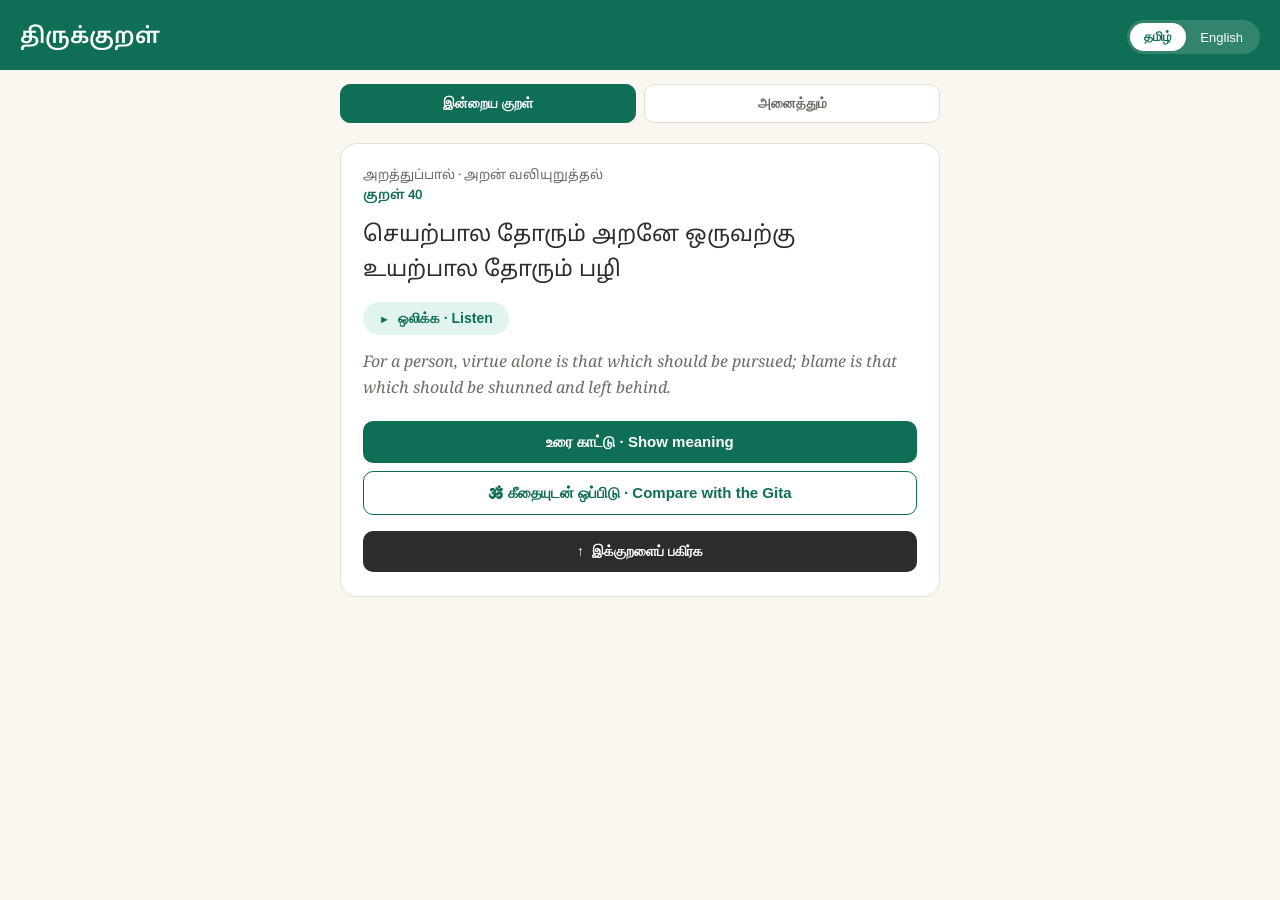
==== docs/index.html @ 9f198f15 "Improvements, Search, Grouping" ====
<!DOCTYPE html>
<html lang="ta">
<head>
<meta charset="UTF-8">
<meta name="viewport" content="width=device-width, initial-scale=1, viewport-fit=cover">
<meta name="theme-color" content="#0F6E56">
<title>திருக்குறள் | Thirukkural</title>
<link rel="manifest" href="manifest.json">
<link rel="apple-touch-icon" href="icons/icon-192.png">
<meta name="apple-mobile-web-app-capable" content="yes">
<meta name="apple-mobile-web-app-status-bar-style" content="black-translucent">
<link rel="preconnect" href="https://fonts.googleapis.com">
<link rel="preconnect" href="https://fonts.gstatic.com" crossorigin>
<link href="https://fonts.googleapis.com/css2?family=Noto+Sans+Tamil:wght@400;600&family=Noto+Serif:ital@0;1&display=swap" rel="stylesheet">
<link rel="stylesheet" href="styles.css">
</head>
<body>

<header class="top-bar">
  <h1>திருக்குறள்</h1>
  <div class="lang-toggle" role="group" aria-label="Language">
    <button id="btn-ta" class="lang-btn active" data-lang="ta">தமிழ்</button>
    <button id="btn-en" class="lang-btn" data-lang="en">English</button>
  </div>
</header>

<nav class="view-tabs" role="group" aria-label="View">
  <button id="tab-today" class="view-tab active">Today</button>
  <button id="tab-browse" class="view-tab">Browse All</button>
</nav>

<main id="app">
  <p class="loading" id="loading">Loading…</p>
</main>

<template id="kural-template">
  <section class="kural-card">
    <button class="back-btn" id="back-to-list" hidden>&larr; Back to list</button>
    <p class="adhikaram"><span data-field="paal"></span> &middot; <span data-field="adhikaram"></span></p>
    <p class="kural-number">குறள் <span data-field="id"></span></p>
    <pre class="kural-text" data-field="kural_ta"></pre>
    <button class="play-btn" id="play-kural" aria-label="Play kural audio">
      <span class="play-icon">&#9658;</span> <span id="play-label">ஒலிக்க · Listen</span>
    </button>
    <pre class="transliteration" data-field="kural_transliteration" hidden></pre>
    <p class="translation" data-field="translation_en"></p>

    <button class="reveal-btn" id="show-core">உரை காட்டு · Show meaning</button>

    <div class="urai-block" id="urai-core-block" hidden>
      <h3 id="urai-core-heading">தெளிவுரை</h3>
      <p data-field="urai_core"></p>
      <button class="reveal-btn secondary" id="show-full">முழு உரை · Full commentary</button>
    </div>

    <div class="urai-block full" id="urai-full-block" hidden>
      <h3 id="urai-full-heading">பரிமேலழகர் உரை</h3>
      <p data-field="urai_full"></p>
    </div>

    <button class="reveal-btn secondary gita-btn" id="show-gita">🕉 கீதையுடன் ஒப்பிடு · Compare with the Gita</button>

    <div class="gita-block" id="gita-block" hidden>
      <h3 id="gita-heading">Bhagavad Gita Parallel</h3>
      <p class="gita-ref" data-field="gita_ref"></p>
      <p class="gita-verse" data-field="gita_verse_translit"></p>
      <p class="gita-verse-en" data-field="gita_verse_en"></p>
      <p class="gita-note" data-field="gita_note"></p>
    </div>

    <button class="share-btn" id="share-kural">
      <span>&#8593;</span> <span id="share-label">Share this kural</span>
    </button>
  </section>
</template>

<template id="list-item-template">
  <button class="kural-list-item">
    <span class="list-item-number"></span>
    <span class="list-item-text"></span>
  </button>
</template>

<template id="adhikaram-group-template">
  <details class="adhikaram-group">
    <summary>
      <span class="adhikaram-group-title"></span>
      <span class="adhikaram-group-range"></span>
    </summary>
    <div class="adhikaram-group-items"></div>
  </details>
</template>

<script src="app.js"></script>
</body>
</html>
---- docs/styles.css ----
:root {
  --bg: #FAF7F0;
  --card: #FFFFFF;
  --ink: #2C2C2A;
  --muted: #6B6A63;
  --accent: #0F6E56;
  --accent-light: #E1F5EE;
  --border: #E4E0D4;
}

* { box-sizing: border-box; }

body {
  margin: 0;
  background: var(--bg);
  color: var(--ink);
  font-family: 'Noto Sans Tamil', system-ui, -apple-system, sans-serif;
  min-height: 100vh;
  padding-bottom: 40px;
}

.top-bar {
  display: flex;
  align-items: center;
  justify-content: space-between;
  padding: max(20px, env(safe-area-inset-top)) max(20px, env(safe-area-inset-right)) 16px max(20px, env(safe-area-inset-left));
  background: var(--accent);
  color: #fff;
}

.top-bar h1 {
  margin: 0;
  font-size: 22px;
  font-weight: 600;
}

.lang-toggle {
  display: flex;
  background: rgba(255,255,255,0.15);
  border-radius: 20px;
  padding: 3px;
}

.lang-btn {
  border: none;
  background: transparent;
  color: #fff;
  padding: 6px 14px;
  border-radius: 16px;
  font-size: 13px;
  cursor: pointer;
}

.lang-btn.active {
  background: #fff;
  color: var(--accent);
  font-weight: 600;
}

main {
  max-width: 640px;
  margin: 0 auto;
  padding: 20px;
}

.view-tabs {
  display: flex;
  max-width: 640px;
  margin: 0 auto;
  padding: 0 20px;
  gap: 8px;
  padding-top: 14px;
}

.view-tab {
  flex: 1;
  padding: 10px;
  border: 1px solid var(--border);
  background: var(--card);
  color: var(--muted);
  border-radius: 10px;
  font-size: 14px;
  font-weight: 600;
  cursor: pointer;
}

.view-tab.active {
  background: var(--accent);
  color: #fff;
  border-color: var(--accent);
}

.back-btn {
  background: none;
  border: none;
  color: var(--accent);
  font-size: 14px;
  font-weight: 600;
  padding: 0 0 14px;
  cursor: pointer;
}

.back-btn[hidden] {
  display: none;
}

.back-btn:not([hidden]) {
  display: block;
}

.search-wrap {
  margin-bottom: 16px;
}

.search-input {
  width: 100%;
  padding: 12px 16px;
  border: 1px solid var(--border);
  border-radius: 10px;
  font-size: 15px;
  font-family: 'Noto Sans Tamil', sans-serif;
  background: var(--card);
  color: var(--ink);
}

.search-input:focus {
  outline: none;
  border-color: var(--accent);
}

.kural-list {
  display: flex;
  flex-direction: column;
  gap: 10px;
}

.adhikaram-group {
  background: var(--card);
  border: 1px solid var(--border);
  border-radius: 12px;
  overflow: hidden;
}

.adhikaram-group summary {
  display: flex;
  align-items: center;
  padding: 14px 16px;
  cursor: pointer;
  font-family: 'Noto Sans Tamil', sans-serif;
  font-weight: 600;
  font-size: 15px;
  color: var(--ink);
  list-style: none;
}

.adhikaram-group-range {
  margin-left: auto;
  padding-left: 12px;
}

.adhikaram-group summary::-webkit-details-marker { display: none; }

.adhikaram-group summary::before {
  content: '\25B8';
  color: var(--accent);
  margin-right: 8px;
  font-size: 12px;
  transition: transform 0.15s;
}

.adhikaram-group[open] summary::before {
  transform: rotate(90deg);
}

.adhikaram-group-range {
  font-size: 12px;
  font-weight: 400;
  color: var(--muted);
}

.adhikaram-group-items {
  display: flex;
  flex-direction: column;
  gap: 8px;
  padding: 0 12px 12px;
}

.kural-list-item {
  display: flex;
  align-items: flex-start;
  gap: 12px;
  text-align: left;
  background: var(--card);
  border: 1px solid var(--border);
  border-radius: 12px;
  padding: 14px 16px;
  cursor: pointer;
  font-family: 'Noto Sans Tamil', sans-serif;
}

.list-item-number {
  flex-shrink: 0;
  background: var(--accent-light);
  color: var(--accent);
  font-weight: 600;
  font-size: 13px;
  border-radius: 8px;
  padding: 3px 8px;
  min-width: 24px;
  text-align: center;
}

.list-item-text {
  font-size: 15px;
  line-height: 1.5;
  color: var(--ink);
}

.loading {
  text-align: center;
  color: var(--muted);
  padding: 60px 0;
}

.kural-card {
  background: var(--card);
  border: 1px solid var(--border);
  border-radius: 16px;
  padding: 24px 22px;
}

@keyframes cardEnter {
  from { opacity: 0; transform: translateY(14px); }
  to { opacity: 1; transform: translateY(0); }
}

.card-enter {
  animation: cardEnter 0.45s ease-out;
}

.gita-btn {
  background: transparent;
  color: #B5651D;
  border: 1px solid #E8C39E;
  margin-top: 18px;
}

.gita-block {
  margin-top: 14px;
  padding: 16px;
  background: #FFF7EC;
  border: 1px solid #E8C39E;
  border-radius: 12px;
}

.gita-block h3 {
  margin: 0 0 8px;
  font-size: 14px;
  color: #B5651D;
}

.gita-ref {
  font-weight: 600;
  font-size: 14px;
  margin: 0 0 6px;
  color: var(--ink);
}

.gita-verse {
  font-style: italic;
  font-size: 15px;
  color: #8A4B14;
  margin: 0 0 6px;
}

.gita-verse-en {
  font-size: 14px;
  color: var(--muted);
  margin: 0 0 10px;
}

.gita-note {
  font-size: 14px;
  line-height: 1.6;
  margin: 0;
  border-top: 1px dashed #E8C39E;
  padding-top: 10px;
}

.share-btn {
  display: flex;
  align-items: center;
  justify-content: center;
  gap: 8px;
  width: 100%;
  margin-top: 16px;
  padding: 12px;
  background: var(--ink);
  color: #fff;
  border: none;
  border-radius: 10px;
  font-size: 14px;
  font-weight: 600;
  cursor: pointer;
}

.adhikaram {
  color: var(--muted);
  font-size: 13px;
  margin: 0 0 4px;
}

.kural-number {
  color: var(--accent);
  font-size: 13px;
  font-weight: 600;
  margin: 0 0 14px;
}

.kural-text {
  font-family: 'Noto Sans Tamil', sans-serif;
  font-size: 22px;
  line-height: 1.6;
  white-space: pre-wrap;
  margin: 0 0 14px;
}

.play-btn {
  display: inline-flex;
  align-items: center;
  gap: 8px;
  background: var(--accent-light);
  color: var(--accent);
  border: none;
  border-radius: 20px;
  padding: 8px 16px;
  font-size: 14px;
  font-weight: 600;
  cursor: pointer;
  margin-bottom: 14px;
}

.play-btn.playing {
  background: var(--accent);
  color: #fff;
}

.play-icon {
  font-size: 11px;
}

.transliteration {
  font-family: 'Noto Serif', serif;
  font-style: italic;
  font-size: 15px;
  color: var(--accent);
  white-space: pre-wrap;
  margin: 0 0 14px;
}

.translation {
  font-family: 'Noto Serif', serif;
  font-style: italic;
  color: var(--muted);
  font-size: 16px;
  line-height: 1.6;
  margin: 0 0 20px;
}

.reveal-btn {
  display: block;
  width: 100%;
  padding: 12px;
  border: none;
  border-radius: 10px;
  background: var(--accent);
  color: #fff;
  font-size: 15px;
  font-weight: 600;
  cursor: pointer;
  margin-top: 8px;
}

.reveal-btn.secondary {
  background: transparent;
  color: var(--accent);
  border: 1px solid var(--accent);
}

.urai-block {
  margin-top: 18px;
  padding-top: 16px;
  border-top: 1px solid var(--border);
}

.urai-block h3 {
  font-size: 14px;
  color: var(--accent);
  margin: 0 0 8px;
}

.urai-block p {
  font-size: 16px;
  line-height: 1.7;
  margin: 0;
}

/* English mode: hide Tamil-specific labels, show simpler layout */
body.lang-en .ta-only { display: none; }
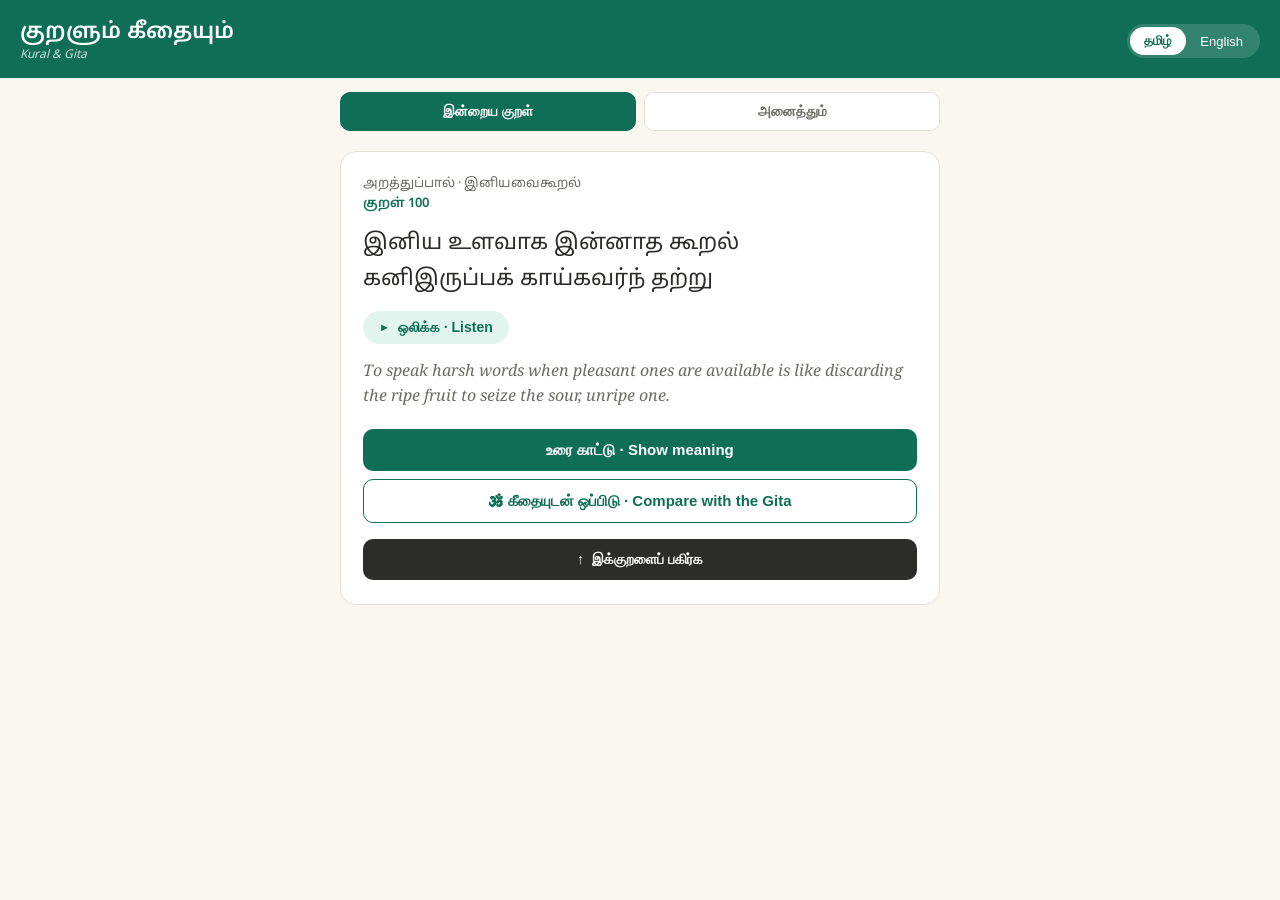
==== commit 7d878a2a: "Add Gita match badges, highlights, stats, rebrand to Kuralum Geethayum" ====
--- a/docs/index.html
+++ b/docs/index.html
@@ -4,11 +4,12 @@
 <meta charset="UTF-8">
 <meta name="viewport" content="width=device-width, initial-scale=1, viewport-fit=cover">
 <meta name="theme-color" content="#0F6E56">
-<title>திருக்குறள் | Thirukkural</title>
+<title>குறளும் கீதையும் | Kural & Gita</title>
 <link rel="manifest" href="manifest.json">
 <link rel="apple-touch-icon" href="icons/icon-192.png">
 <meta name="apple-mobile-web-app-capable" content="yes">
 <meta name="apple-mobile-web-app-status-bar-style" content="black-translucent">
+<meta name="apple-mobile-web-app-title" content="குறளும் கீதையும்">
 <link rel="preconnect" href="https://fonts.googleapis.com">
 <link rel="preconnect" href="https://fonts.gstatic.com" crossorigin>
 <link href="https://fonts.googleapis.com/css2?family=Noto+Sans+Tamil:wght@400;600&family=Noto+Serif:ital@0;1&display=swap" rel="stylesheet">
@@ -17,7 +18,10 @@
 <body>
 
 <header class="top-bar">
-  <h1>திருக்குறள்</h1>
+  <div class="brand">
+    <h1>குறளும் கீதையும்</h1>
+    <p class="tagline">Kural &amp; Gita</p>
+  </div>
   <div class="lang-toggle" role="group" aria-label="Language">
     <button id="btn-ta" class="lang-btn active" data-lang="ta">தமிழ்</button>
     <button id="btn-en" class="lang-btn" data-lang="en">English</button>
@@ -61,7 +65,10 @@
     <button class="reveal-btn secondary gita-btn" id="show-gita">🕉 கீதையுடன் ஒப்பிடு · Compare with the Gita</button>
 
     <div class="gita-block" id="gita-block" hidden>
-      <h3 id="gita-heading">Bhagavad Gita Parallel</h3>
+      <div class="gita-header-row">
+        <h3 id="gita-heading">Bhagavad Gita Parallel</h3>
+        <span class="match-badge" id="match-badge"></span>
+      </div>
       <p class="gita-ref" data-field="gita_ref"></p>
       <p class="gita-verse" data-field="gita_verse_translit"></p>
       <p class="gita-verse-en" data-field="gita_verse_en"></p>
--- a/docs/styles.css
+++ b/docs/styles.css
@@ -28,6 +28,20 @@
   color: #fff;
 }
 
+.brand h1 {
+  margin: 0;
+  font-size: 20px;
+  font-weight: 600;
+  line-height: 1.2;
+}
+
+.brand .tagline {
+  margin: 2px 0 0;
+  font-size: 12px;
+  opacity: 0.8;
+  font-style: italic;
+}
+
 .top-bar h1 {
   margin: 0;
   font-size: 22px;
@@ -110,6 +124,131 @@
 
 .search-wrap {
   margin-bottom: 16px;
+}
+
+.gita-header-row {
+  display: flex;
+  align-items: center;
+  justify-content: space-between;
+  margin-bottom: 8px;
+}
+
+.gita-header-row h3 { margin: 0; }
+
+.match-badge {
+  font-size: 11px;
+  font-weight: 600;
+  padding: 3px 10px;
+  border-radius: 20px;
+  white-space: nowrap;
+}
+
+.match-badge.direct {
+  background: #FFF0D6;
+  color: #8A4B14;
+  border: 1px solid #E8C39E;
+}
+
+.match-badge.close {
+  background: var(--accent-light);
+  color: var(--accent);
+  border: 1px solid #B9DFD2;
+}
+
+.match-badge.thematic {
+  background: #F1EFE8;
+  color: #5F5E5A;
+  border: 1px solid #D3D1C7;
+}
+
+.stats-bar {
+  display: flex;
+  flex-wrap: wrap;
+  gap: 8px;
+  margin-bottom: 16px;
+}
+
+.stat-pill {
+  flex: 1;
+  min-width: 78px;
+  background: var(--card);
+  border: 1px solid var(--border);
+  border-radius: 10px;
+  padding: 10px 8px;
+  text-align: center;
+}
+
+.stat-pill .stat-num {
+  display: block;
+  font-size: 18px;
+  font-weight: 600;
+  color: var(--accent);
+}
+
+.stat-pill .stat-label {
+  display: block;
+  font-size: 10px;
+  color: var(--muted);
+  margin-top: 2px;
+}
+
+.highlights-group {
+  background: #FFF7EC;
+  border: 1px solid #E8C39E;
+  border-radius: 12px;
+  overflow: hidden;
+  margin-bottom: 16px;
+}
+
+.highlights-group summary {
+  display: flex;
+  align-items: center;
+  padding: 14px 16px;
+  cursor: pointer;
+  font-weight: 600;
+  font-size: 14px;
+  color: #8A4B14;
+  list-style: none;
+}
+
+.highlights-group summary::-webkit-details-marker { display: none; }
+
+.highlights-group summary::before {
+  content: '\2728';
+  margin-right: 8px;
+  font-size: 13px;
+}
+
+.highlights-items {
+  display: flex;
+  flex-direction: column;
+  gap: 8px;
+  padding: 0 12px 12px;
+}
+
+.highlight-item {
+  display: flex;
+  align-items: center;
+  gap: 10px;
+  text-align: left;
+  background: #fff;
+  border: 1px solid #E8C39E;
+  border-radius: 10px;
+  padding: 10px 14px;
+  cursor: pointer;
+  font-family: 'Noto Sans Tamil', sans-serif;
+  font-size: 13px;
+  color: var(--ink);
+}
+
+.highlight-item .hl-num {
+  flex-shrink: 0;
+  background: #FFF0D6;
+  color: #8A4B14;
+  font-weight: 600;
+  font-size: 12px;
+  border-radius: 8px;
+  padding: 3px 7px;
 }
 
 .search-input {
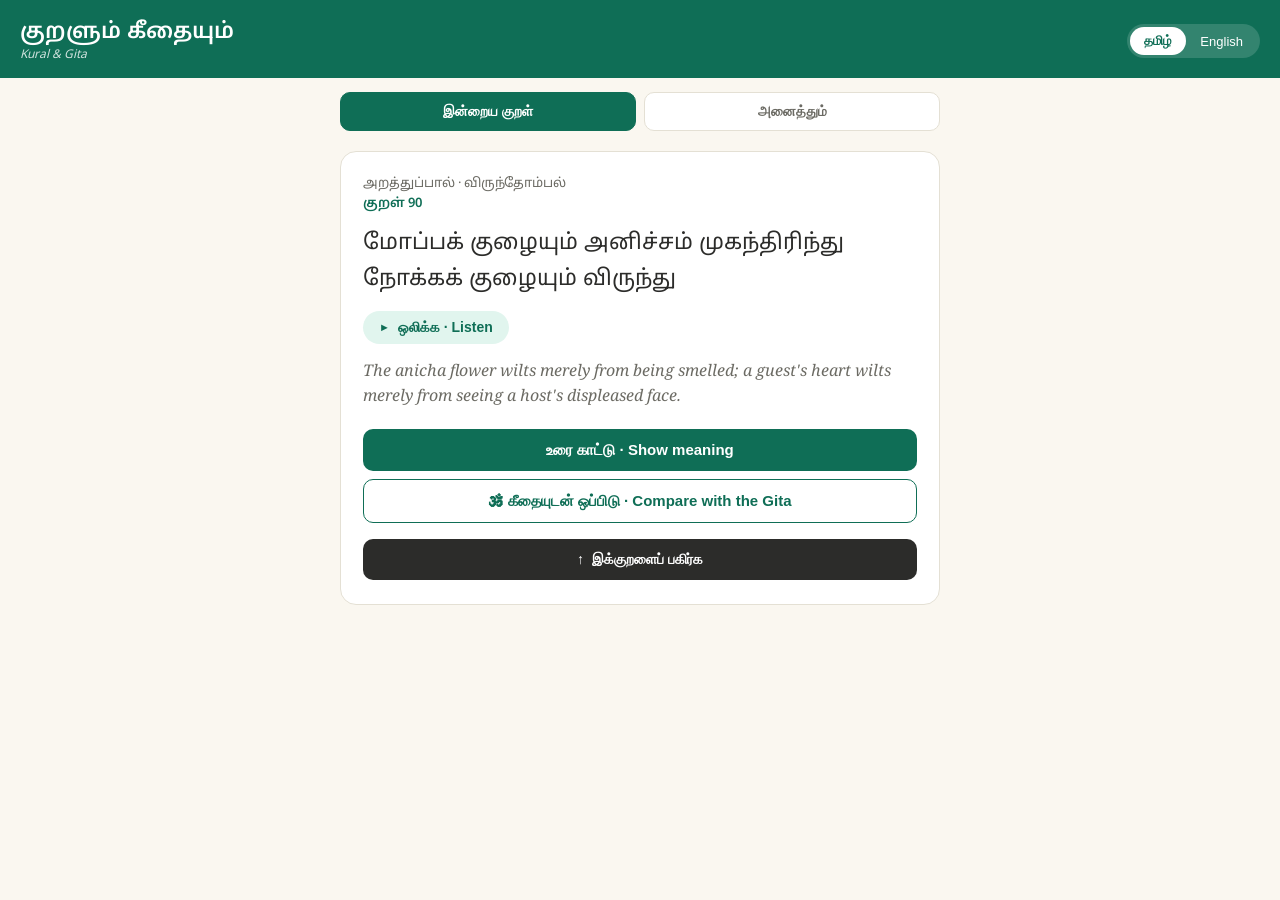
==== commit 9ef5c87c: "120 kurals complete — batch (91–120) finished" ====
--- a/docs/index.html
+++ b/docs/index.html
@@ -71,6 +71,10 @@
       </div>
       <p class="gita-ref" data-field="gita_ref"></p>
       <p class="gita-verse" data-field="gita_verse_translit"></p>
+      <p class="gita-verse-ta" data-field="gita_verse_ta_script" hidden></p>
+      <button class="gita-play-btn" id="play-gita" aria-label="Play Gita verse audio">
+        <span class="play-icon">&#9658;</span> <span id="gita-play-label">Listen</span>
+      </button>
       <p class="gita-verse-en" data-field="gita_verse_en"></p>
       <p class="gita-note" data-field="gita_note"></p>
     </div>
--- a/docs/styles.css
+++ b/docs/styles.css
@@ -398,6 +398,34 @@
   color: #B5651D;
 }
 
+.gita-verse-ta {
+  font-family: 'Noto Sans Tamil', sans-serif;
+  font-size: 15px;
+  color: #8A4B14;
+  margin: 0 0 10px;
+  line-height: 1.6;
+}
+
+.gita-play-btn {
+  display: inline-flex;
+  align-items: center;
+  gap: 6px;
+  background: #FFF0D6;
+  color: #8A4B14;
+  border: none;
+  border-radius: 16px;
+  padding: 6px 14px;
+  font-size: 13px;
+  font-weight: 600;
+  cursor: pointer;
+  margin-bottom: 12px;
+}
+
+.gita-play-btn.playing {
+  background: #B5651D;
+  color: #fff;
+}
+
 .gita-ref {
   font-weight: 600;
   font-size: 14px;
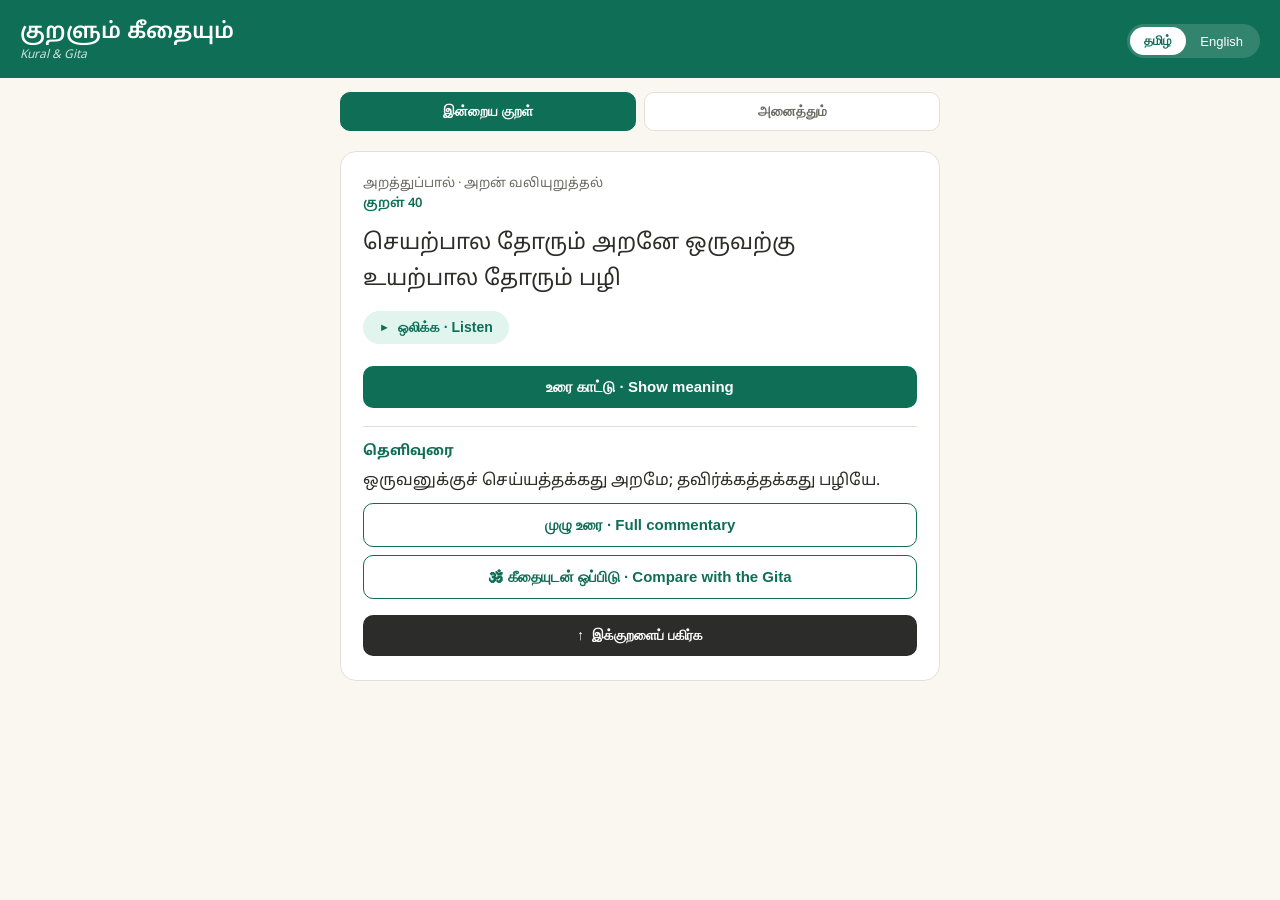
==== commit c5a91851: "Adhikarams 26-30 + Tamil-only mode + English match highlighting" ====
--- a/docs/index.html
+++ b/docs/index.html
@@ -12,7 +12,7 @@
 <meta name="apple-mobile-web-app-title" content="குறளும் கீதையும்">
 <link rel="preconnect" href="https://fonts.googleapis.com">
 <link rel="preconnect" href="https://fonts.gstatic.com" crossorigin>
-<link href="https://fonts.googleapis.com/css2?family=Noto+Sans+Tamil:wght@400;600&family=Noto+Serif:ital@0;1&display=swap" rel="stylesheet">
+<link href="https://fonts.googleapis.com/css2?family=Noto+Sans+Tamil:wght@400;600&family=Noto+Serif:ital@0;1&family=Noto+Sans+Devanagari:wght@400;600&display=swap" rel="stylesheet">
 <link rel="stylesheet" href="styles.css">
 </head>
 <body>
@@ -47,7 +47,7 @@
       <span class="play-icon">&#9658;</span> <span id="play-label">ஒலிக்க · Listen</span>
     </button>
     <pre class="transliteration" data-field="kural_transliteration" hidden></pre>
-    <p class="translation" data-field="translation_en"></p>
+    <p class="translation" data-field="translation_en" id="translation-en-block"></p>
 
     <button class="reveal-btn" id="show-core">உரை காட்டு · Show meaning</button>
 
@@ -70,12 +70,14 @@
         <span class="match-badge" id="match-badge"></span>
       </div>
       <p class="gita-ref" data-field="gita_ref"></p>
-      <p class="gita-verse" data-field="gita_verse_translit"></p>
-      <p class="gita-verse-ta" data-field="gita_verse_ta_script" hidden></p>
+      <p class="gita-verse" data-field="gita_verse_translit" id="gita-verse-romanized"></p>
+      <p class="gita-verse-ta" data-field="gita_verse_ta_script" id="gita-verse-tascript" hidden></p>
+      <p class="gita-verse-sa" data-field="gita_verse_sa_devanagari" id="gita-verse-devanagari" hidden></p>
       <button class="gita-play-btn" id="play-gita" aria-label="Play Gita verse audio">
         <span class="play-icon">&#9658;</span> <span id="gita-play-label">Listen</span>
       </button>
-      <p class="gita-verse-en" data-field="gita_verse_en"></p>
+      <p class="gita-verse-en" data-field="gita_verse_en" id="gita-meaning-en"></p>
+      <p class="gita-verse-en" data-field="gita_verse_meaning_ta" id="gita-meaning-ta" hidden></p>
       <p class="gita-note" data-field="gita_note"></p>
     </div>
 
--- a/docs/styles.css
+++ b/docs/styles.css
@@ -144,9 +144,11 @@
 }
 
 .match-badge.direct {
-  background: #FFF0D6;
+  background: #FFE3B0;
   color: #8A4B14;
-  border: 1px solid #E8C39E;
+  border: 1.5px solid #D9A441;
+  font-weight: 700;
+  box-shadow: 0 0 0 2px rgba(217, 164, 65, 0.15);
 }
 
 .match-badge.close {
@@ -159,6 +161,22 @@
   background: #F1EFE8;
   color: #5F5E5A;
   border: 1px solid #D3D1C7;
+}
+
+.gita-block.strength-direct {
+  border: 2px solid #D9A441;
+  background: #FFF9EE;
+}
+
+.gita-block.strength-direct .gita-verse,
+.gita-block.strength-direct .gita-verse-sa {
+  font-weight: 700;
+  color: #7A4109;
+}
+
+.gita-block.strength-close .gita-verse,
+.gita-block.strength-close .gita-verse-sa {
+  font-weight: 600;
 }
 
 .stats-bar {
@@ -406,6 +424,14 @@
   line-height: 1.6;
 }
 
+.gita-verse-sa {
+  font-family: 'Noto Sans Devanagari', sans-serif;
+  font-size: 16px;
+  color: #8A4B14;
+  margin: 0 0 10px;
+  line-height: 1.7;
+}
+
 .gita-play-btn {
   display: inline-flex;
   align-items: center;
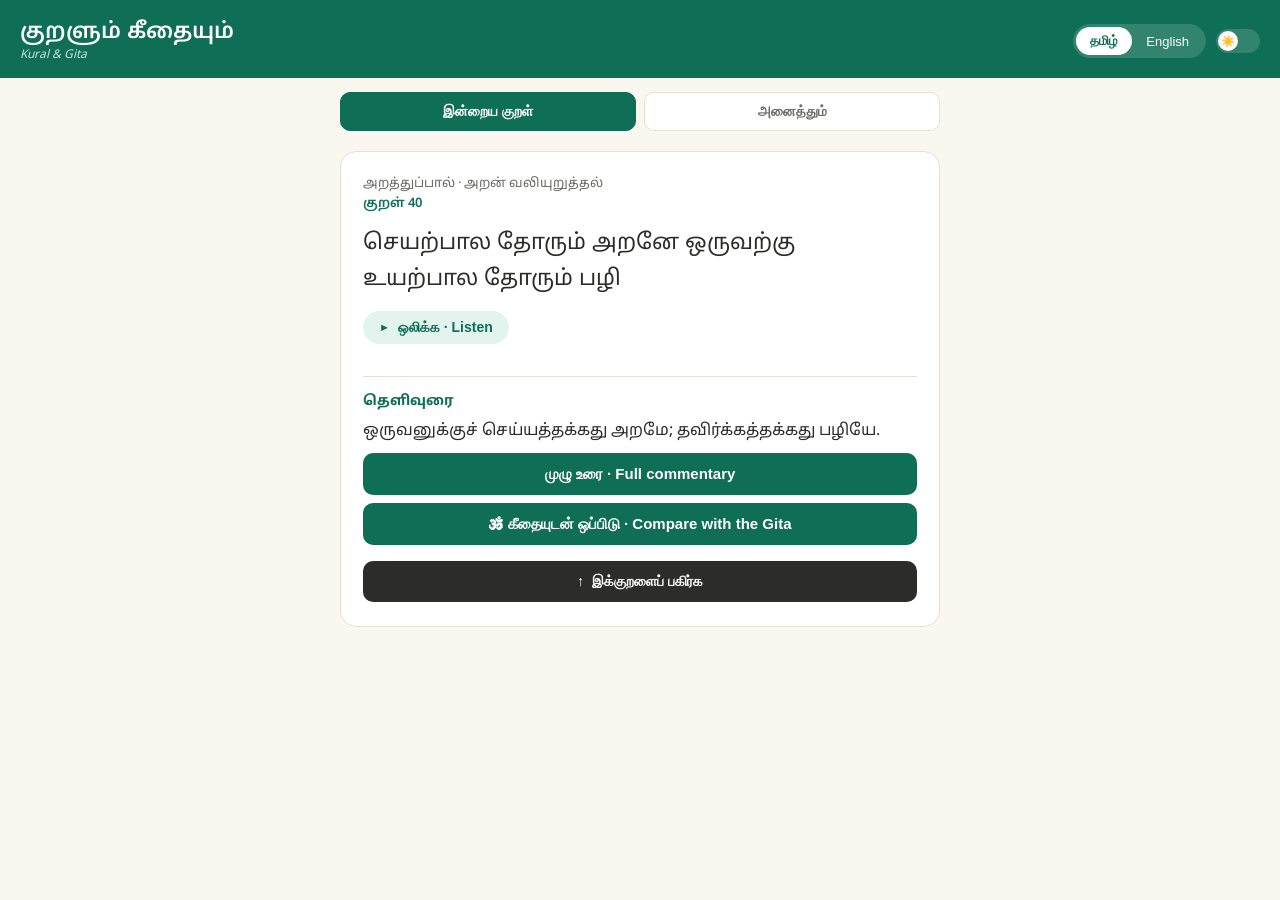
==== commit 23dd7d73: "Add site-wide dark mode with header toggle Introduces a dark theme derived from the existing teal/am" ====
--- a/docs/index.html
+++ b/docs/index.html
@@ -4,6 +4,13 @@
 <meta charset="UTF-8">
 <meta name="viewport" content="width=device-width, initial-scale=1, viewport-fit=cover">
 <meta name="theme-color" content="#0F6E56">
+<script>
+(function () {
+  var stored = localStorage.getItem('theme');
+  var theme = stored || (window.matchMedia('(prefers-color-scheme: dark)').matches ? 'dark' : 'light');
+  document.documentElement.setAttribute('data-theme', theme);
+})();
+</script>
 <title>குறளும் கீதையும் | Kural & Gita</title>
 <link rel="manifest" href="manifest.json">
 <link rel="apple-touch-icon" href="icons/icon-192.png">
@@ -22,9 +29,16 @@
     <h1>குறளும் கீதையும்</h1>
     <p class="tagline">Kural &amp; Gita</p>
   </div>
-  <div class="lang-toggle" role="group" aria-label="Language">
-    <button id="btn-ta" class="lang-btn active" data-lang="ta">தமிழ்</button>
-    <button id="btn-en" class="lang-btn" data-lang="en">English</button>
+  <div class="header-controls">
+    <div class="lang-toggle" role="group" aria-label="Language">
+      <button id="btn-ta" class="lang-btn active" data-lang="ta">தமிழ்</button>
+      <button id="btn-en" class="lang-btn" data-lang="en">English</button>
+    </div>
+    <button id="theme-toggle" class="theme-toggle" role="switch" aria-checked="false" aria-label="Switch to dark mode">
+      <span class="theme-toggle-track">
+        <span class="theme-toggle-thumb">☀️</span>
+      </span>
+    </button>
   </div>
 </header>
 
--- a/docs/styles.css
+++ b/docs/styles.css
@@ -6,6 +6,62 @@
   --accent: #0F6E56;
   --accent-light: #E1F5EE;
   --border: #E4E0D4;
+  --accent-strong: #0F6E56;
+  --share-bg: var(--ink);
+  --share-fg: #fff;
+
+  --gita-badge-direct-bg: #FFE3B0;
+  --gita-badge-direct-fg: #8A4B14;
+  --gita-badge-direct-border: #D9A441;
+
+  --gita-badge-thematic-bg: #F1EFE8;
+  --gita-badge-thematic-fg: #5F5E5A;
+  --gita-badge-thematic-border: #D3D1C7;
+
+  --gita-block-bg: #FFF7EC;
+  --gita-block-border: #E8C39E;
+  --gita-block-strong-bg: #FFF9EE;
+  --gita-text-strong: #8A4B14;
+  --gita-text-stronger: #7A4109;
+  --gita-highlight: #B5651D;
+
+  --gita-chip-bg: #FFF0D6;
+  --gita-chip-fg: #8A4B14;
+  --gita-chip-playing-bg: #B5651D;
+  --gita-chip-playing-fg: #fff;
+}
+
+html[data-theme="dark"] {
+  --bg: #161512;
+  --card: #211F1B;
+  --ink: #F0EDE4;
+  --muted: #A6A399;
+  --accent: #3DBFA0;
+  --accent-light: #1B3B33;
+  --border: #3A3730;
+  --accent-strong: #0B5443;
+  --share-bg: #2E2B24;
+  --share-fg: #F0EDE4;
+
+  --gita-badge-direct-bg: #4A3216;
+  --gita-badge-direct-fg: #F5C97A;
+  --gita-badge-direct-border: #B5843A;
+
+  --gita-badge-thematic-bg: #2A2925;
+  --gita-badge-thematic-fg: #B8B5AB;
+  --gita-badge-thematic-border: #454239;
+
+  --gita-block-bg: #241C12;
+  --gita-block-border: #5C4526;
+  --gita-block-strong-bg: #2E2210;
+  --gita-text-strong: #E8B979;
+  --gita-text-stronger: #F0C387;
+  --gita-highlight: #D9924A;
+
+  --gita-chip-bg: #3D2C13;
+  --gita-chip-fg: #F0C387;
+  --gita-chip-playing-bg: #D9924A;
+  --gita-chip-playing-fg: #241C12;
 }
 
 * { box-sizing: border-box; }
@@ -24,7 +80,7 @@
   align-items: center;
   justify-content: space-between;
   padding: max(20px, env(safe-area-inset-top)) max(20px, env(safe-area-inset-right)) 16px max(20px, env(safe-area-inset-left));
-  background: var(--accent);
+  background: var(--accent-strong);
   color: #fff;
 }
 
@@ -48,11 +104,53 @@
   font-weight: 600;
 }
 
+.header-controls {
+  display: flex;
+  align-items: center;
+  gap: 10px;
+}
+
 .lang-toggle {
   display: flex;
   background: rgba(255,255,255,0.15);
   border-radius: 20px;
   padding: 3px;
+}
+
+.theme-toggle {
+  border: none;
+  background: transparent;
+  padding: 0;
+  cursor: pointer;
+  flex-shrink: 0;
+}
+
+.theme-toggle-track {
+  display: flex;
+  align-items: center;
+  width: 44px;
+  height: 24px;
+  padding: 2px;
+  background: rgba(255,255,255,0.15);
+  border-radius: 20px;
+  transition: background 0.2s;
+}
+
+.theme-toggle-thumb {
+  display: flex;
+  align-items: center;
+  justify-content: center;
+  width: 20px;
+  height: 20px;
+  border-radius: 50%;
+  background: #fff;
+  font-size: 11px;
+  line-height: 1;
+  transition: transform 0.2s;
+}
+
+.theme-toggle[aria-checked="true"] .theme-toggle-thumb {
+  transform: translateX(20px);
 }
 
 .lang-btn {
@@ -67,7 +165,7 @@
 
 .lang-btn.active {
   background: #fff;
-  color: var(--accent);
+  color: var(--accent-strong);
   font-weight: 600;
 }
 
@@ -99,9 +197,9 @@
 }
 
 .view-tab.active {
-  background: var(--accent);
+  background: var(--accent-strong);
   color: #fff;
-  border-color: var(--accent);
+  border-color: var(--accent-strong);
 }
 
 .back-btn {
@@ -144,9 +242,9 @@
 }
 
 .match-badge.direct {
-  background: #FFE3B0;
-  color: #8A4B14;
-  border: 1.5px solid #D9A441;
+  background: var(--gita-badge-direct-bg);
+  color: var(--gita-badge-direct-fg);
+  border: 1.5px solid var(--gita-badge-direct-border);
   font-weight: 700;
   box-shadow: 0 0 0 2px rgba(217, 164, 65, 0.15);
 }
@@ -158,20 +256,20 @@
 }
 
 .match-badge.thematic {
-  background: #F1EFE8;
-  color: #5F5E5A;
-  border: 1px solid #D3D1C7;
+  background: var(--gita-badge-thematic-bg);
+  color: var(--gita-badge-thematic-fg);
+  border: 1px solid var(--gita-badge-thematic-border);
 }
 
 .gita-block.strength-direct {
-  border: 2px solid #D9A441;
-  background: #FFF9EE;
+  border: 2px solid var(--gita-badge-direct-border);
+  background: var(--gita-block-strong-bg);
 }
 
 .gita-block.strength-direct .gita-verse,
 .gita-block.strength-direct .gita-verse-sa {
   font-weight: 700;
-  color: #7A4109;
+  color: var(--gita-text-stronger);
 }
 
 .gita-block.strength-close .gita-verse,
@@ -211,8 +309,8 @@
 }
 
 .highlights-group {
-  background: #FFF7EC;
-  border: 1px solid #E8C39E;
+  background: var(--gita-block-bg);
+  border: 1px solid var(--gita-block-border);
   border-radius: 12px;
   overflow: hidden;
   margin-bottom: 16px;
@@ -225,7 +323,7 @@
   cursor: pointer;
   font-weight: 600;
   font-size: 14px;
-  color: #8A4B14;
+  color: var(--gita-text-strong);
   list-style: none;
 }
 
@@ -249,8 +347,8 @@
   align-items: center;
   gap: 10px;
   text-align: left;
-  background: #fff;
-  border: 1px solid #E8C39E;
+  background: var(--card);
+  border: 1px solid var(--gita-block-border);
   border-radius: 10px;
   padding: 10px 14px;
   cursor: pointer;
@@ -261,8 +359,8 @@
 
 .highlight-item .hl-num {
   flex-shrink: 0;
-  background: #FFF0D6;
-  color: #8A4B14;
+  background: var(--gita-chip-bg);
+  color: var(--gita-chip-fg);
   font-weight: 600;
   font-size: 12px;
   border-radius: 8px;
@@ -396,30 +494,30 @@
 }
 
 .gita-btn {
-  background: transparent;
-  color: #B5651D;
-  border: 1px solid #E8C39E;
+  background: var(--accent-strong);
+  color: #fff;
+  border: none;
   margin-top: 18px;
 }
 
 .gita-block {
   margin-top: 14px;
   padding: 16px;
-  background: #FFF7EC;
-  border: 1px solid #E8C39E;
+  background: var(--gita-block-bg);
+  border: 1px solid var(--gita-block-border);
   border-radius: 12px;
 }
 
 .gita-block h3 {
   margin: 0 0 8px;
   font-size: 14px;
-  color: #B5651D;
+  color: var(--gita-highlight);
 }
 
 .gita-verse-ta {
   font-family: 'Noto Sans Tamil', sans-serif;
   font-size: 15px;
-  color: #8A4B14;
+  color: var(--gita-text-strong);
   margin: 0 0 10px;
   line-height: 1.6;
 }
@@ -427,17 +525,23 @@
 .gita-verse-sa {
   font-family: 'Noto Sans Devanagari', sans-serif;
   font-size: 16px;
-  color: #8A4B14;
+  color: var(--gita-text-strong);
   margin: 0 0 10px;
   line-height: 1.7;
 }
 
+.gita-highlight {
+  font-weight: 800;
+  color: var(--gita-highlight);
+  border-bottom: 2px solid var(--gita-badge-direct-border);
+}
+
 .gita-play-btn {
   display: inline-flex;
   align-items: center;
   gap: 6px;
-  background: #FFF0D6;
-  color: #8A4B14;
+  background: var(--gita-chip-bg);
+  color: var(--gita-chip-fg);
   border: none;
   border-radius: 16px;
   padding: 6px 14px;
@@ -448,8 +552,8 @@
 }
 
 .gita-play-btn.playing {
-  background: #B5651D;
-  color: #fff;
+  background: var(--gita-chip-playing-bg);
+  color: var(--gita-chip-playing-fg);
 }
 
 .gita-ref {
@@ -462,7 +566,7 @@
 .gita-verse {
   font-style: italic;
   font-size: 15px;
-  color: #8A4B14;
+  color: var(--gita-text-strong);
   margin: 0 0 6px;
 }
 
@@ -476,7 +580,7 @@
   font-size: 14px;
   line-height: 1.6;
   margin: 0;
-  border-top: 1px dashed #E8C39E;
+  border-top: 1px dashed var(--gita-block-border);
   padding-top: 10px;
 }
 
@@ -488,8 +592,8 @@
   width: 100%;
   margin-top: 16px;
   padding: 12px;
-  background: var(--ink);
-  color: #fff;
+  background: var(--share-bg);
+  color: var(--share-fg);
   border: none;
   border-radius: 10px;
   font-size: 14px;
@@ -534,7 +638,7 @@
 }
 
 .play-btn.playing {
-  background: var(--accent);
+  background: var(--accent-strong);
   color: #fff;
 }
 
@@ -561,12 +665,11 @@
 }
 
 .reveal-btn {
-  display: block;
   width: 100%;
   padding: 12px;
   border: none;
   border-radius: 10px;
-  background: var(--accent);
+  background: var(--accent-strong);
   color: #fff;
   font-size: 15px;
   font-weight: 600;
@@ -574,10 +677,18 @@
   margin-top: 8px;
 }
 
+.reveal-btn[hidden] {
+  display: none;
+}
+
+.reveal-btn:not([hidden]) {
+  display: block;
+}
+
 .reveal-btn.secondary {
-  background: transparent;
-  color: var(--accent);
-  border: 1px solid var(--accent);
+  background: var(--accent-strong);
+  color: #fff;
+  border: none;
 }
 
 .urai-block {
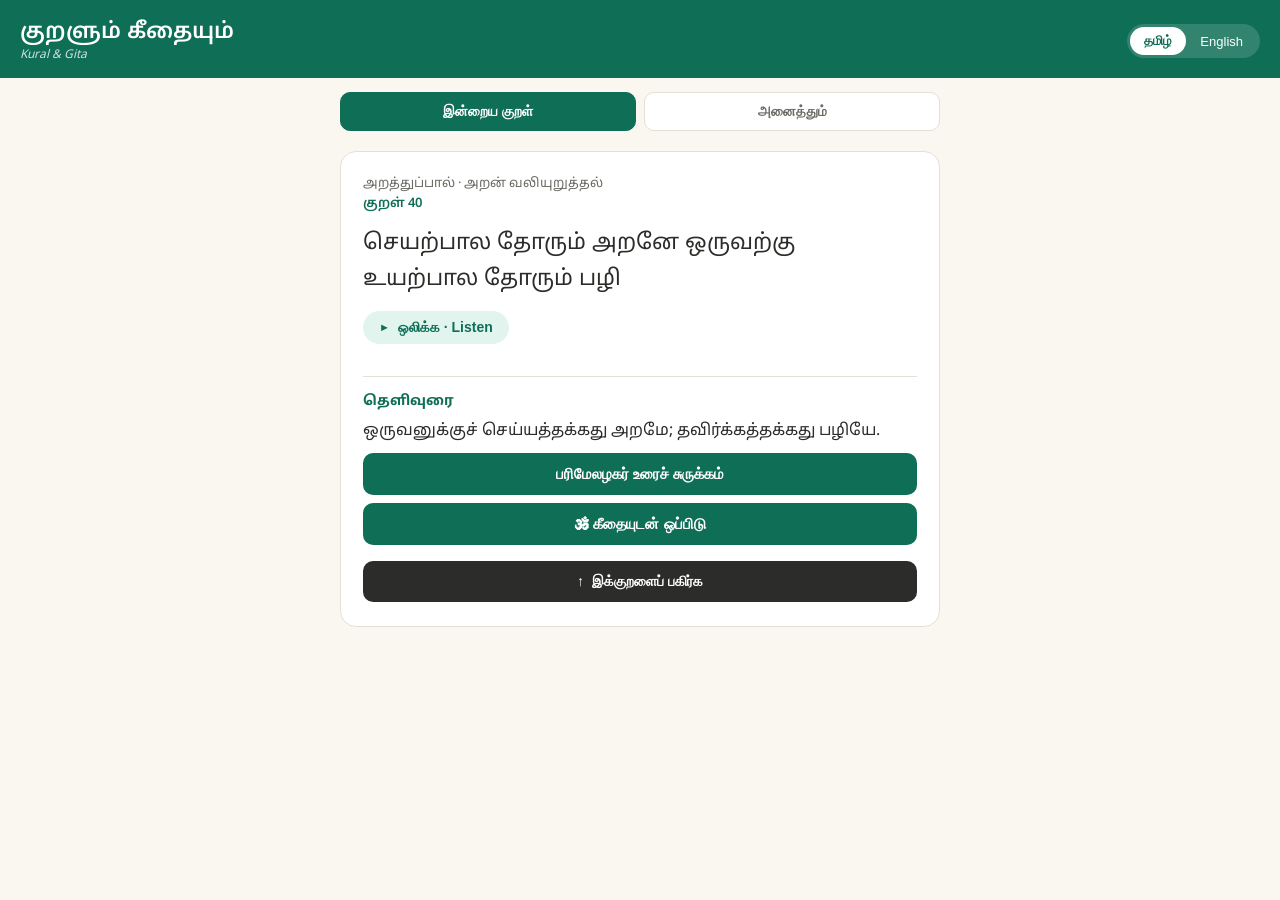
==== commit bcdceeb1: "Tamil labels, visarga fix, highlighting, Devanagari in Tamil mode, Next button, share URL" ====
--- a/docs/index.html
+++ b/docs/index.html
@@ -4,13 +4,6 @@
 <meta charset="UTF-8">
 <meta name="viewport" content="width=device-width, initial-scale=1, viewport-fit=cover">
 <meta name="theme-color" content="#0F6E56">
-<script>
-(function () {
-  var stored = localStorage.getItem('theme');
-  var theme = stored || (window.matchMedia('(prefers-color-scheme: dark)').matches ? 'dark' : 'light');
-  document.documentElement.setAttribute('data-theme', theme);
-})();
-</script>
 <title>குறளும் கீதையும் | Kural & Gita</title>
 <link rel="manifest" href="manifest.json">
 <link rel="apple-touch-icon" href="icons/icon-192.png">
@@ -29,16 +22,9 @@
     <h1>குறளும் கீதையும்</h1>
     <p class="tagline">Kural &amp; Gita</p>
   </div>
-  <div class="header-controls">
-    <div class="lang-toggle" role="group" aria-label="Language">
-      <button id="btn-ta" class="lang-btn active" data-lang="ta">தமிழ்</button>
-      <button id="btn-en" class="lang-btn" data-lang="en">English</button>
-    </div>
-    <button id="theme-toggle" class="theme-toggle" role="switch" aria-checked="false" aria-label="Switch to dark mode">
-      <span class="theme-toggle-track">
-        <span class="theme-toggle-thumb">☀️</span>
-      </span>
-    </button>
+  <div class="lang-toggle" role="group" aria-label="Language">
+    <button id="btn-ta" class="lang-btn active" data-lang="ta">தமிழ்</button>
+    <button id="btn-en" class="lang-btn" data-lang="en">English</button>
   </div>
 </header>
 
@@ -59,6 +45,9 @@
     <pre class="kural-text" data-field="kural_ta"></pre>
     <button class="play-btn" id="play-kural" aria-label="Play kural audio">
       <span class="play-icon">&#9658;</span> <span id="play-label">ஒலிக்க · Listen</span>
+    </button>
+    <button class="next-btn" id="next-kural" hidden aria-label="Go to next kural">
+      <span id="next-label">அடுத்தது · Next</span> <span>&#8594;</span>
     </button>
     <pre class="transliteration" data-field="kural_transliteration" hidden></pre>
     <p class="translation" data-field="translation_en" id="translation-en-block"></p>
--- a/docs/styles.css
+++ b/docs/styles.css
@@ -6,62 +6,6 @@
   --accent: #0F6E56;
   --accent-light: #E1F5EE;
   --border: #E4E0D4;
-  --accent-strong: #0F6E56;
-  --share-bg: var(--ink);
-  --share-fg: #fff;
-
-  --gita-badge-direct-bg: #FFE3B0;
-  --gita-badge-direct-fg: #8A4B14;
-  --gita-badge-direct-border: #D9A441;
-
-  --gita-badge-thematic-bg: #F1EFE8;
-  --gita-badge-thematic-fg: #5F5E5A;
-  --gita-badge-thematic-border: #D3D1C7;
-
-  --gita-block-bg: #FFF7EC;
-  --gita-block-border: #E8C39E;
-  --gita-block-strong-bg: #FFF9EE;
-  --gita-text-strong: #8A4B14;
-  --gita-text-stronger: #7A4109;
-  --gita-highlight: #B5651D;
-
-  --gita-chip-bg: #FFF0D6;
-  --gita-chip-fg: #8A4B14;
-  --gita-chip-playing-bg: #B5651D;
-  --gita-chip-playing-fg: #fff;
-}
-
-html[data-theme="dark"] {
-  --bg: #161512;
-  --card: #211F1B;
-  --ink: #F0EDE4;
-  --muted: #A6A399;
-  --accent: #3DBFA0;
-  --accent-light: #1B3B33;
-  --border: #3A3730;
-  --accent-strong: #0B5443;
-  --share-bg: #2E2B24;
-  --share-fg: #F0EDE4;
-
-  --gita-badge-direct-bg: #4A3216;
-  --gita-badge-direct-fg: #F5C97A;
-  --gita-badge-direct-border: #B5843A;
-
-  --gita-badge-thematic-bg: #2A2925;
-  --gita-badge-thematic-fg: #B8B5AB;
-  --gita-badge-thematic-border: #454239;
-
-  --gita-block-bg: #241C12;
-  --gita-block-border: #5C4526;
-  --gita-block-strong-bg: #2E2210;
-  --gita-text-strong: #E8B979;
-  --gita-text-stronger: #F0C387;
-  --gita-highlight: #D9924A;
-
-  --gita-chip-bg: #3D2C13;
-  --gita-chip-fg: #F0C387;
-  --gita-chip-playing-bg: #D9924A;
-  --gita-chip-playing-fg: #241C12;
 }
 
 * { box-sizing: border-box; }
@@ -80,7 +24,7 @@
   align-items: center;
   justify-content: space-between;
   padding: max(20px, env(safe-area-inset-top)) max(20px, env(safe-area-inset-right)) 16px max(20px, env(safe-area-inset-left));
-  background: var(--accent-strong);
+  background: var(--accent);
   color: #fff;
 }
 
@@ -104,12 +48,6 @@
   font-weight: 600;
 }
 
-.header-controls {
-  display: flex;
-  align-items: center;
-  gap: 10px;
-}
-
 .lang-toggle {
   display: flex;
   background: rgba(255,255,255,0.15);
@@ -117,42 +55,6 @@
   padding: 3px;
 }
 
-.theme-toggle {
-  border: none;
-  background: transparent;
-  padding: 0;
-  cursor: pointer;
-  flex-shrink: 0;
-}
-
-.theme-toggle-track {
-  display: flex;
-  align-items: center;
-  width: 44px;
-  height: 24px;
-  padding: 2px;
-  background: rgba(255,255,255,0.15);
-  border-radius: 20px;
-  transition: background 0.2s;
-}
-
-.theme-toggle-thumb {
-  display: flex;
-  align-items: center;
-  justify-content: center;
-  width: 20px;
-  height: 20px;
-  border-radius: 50%;
-  background: #fff;
-  font-size: 11px;
-  line-height: 1;
-  transition: transform 0.2s;
-}
-
-.theme-toggle[aria-checked="true"] .theme-toggle-thumb {
-  transform: translateX(20px);
-}
-
 .lang-btn {
   border: none;
   background: transparent;
@@ -165,7 +67,7 @@
 
 .lang-btn.active {
   background: #fff;
-  color: var(--accent-strong);
+  color: var(--accent);
   font-weight: 600;
 }
 
@@ -197,9 +99,9 @@
 }
 
 .view-tab.active {
-  background: var(--accent-strong);
-  color: #fff;
-  border-color: var(--accent-strong);
+  background: var(--accent);
+  color: #fff;
+  border-color: var(--accent);
 }
 
 .back-btn {
@@ -242,9 +144,9 @@
 }
 
 .match-badge.direct {
-  background: var(--gita-badge-direct-bg);
-  color: var(--gita-badge-direct-fg);
-  border: 1.5px solid var(--gita-badge-direct-border);
+  background: #FFE3B0;
+  color: #8A4B14;
+  border: 1.5px solid #D9A441;
   font-weight: 700;
   box-shadow: 0 0 0 2px rgba(217, 164, 65, 0.15);
 }
@@ -256,20 +158,20 @@
 }
 
 .match-badge.thematic {
-  background: var(--gita-badge-thematic-bg);
-  color: var(--gita-badge-thematic-fg);
-  border: 1px solid var(--gita-badge-thematic-border);
+  background: #F1EFE8;
+  color: #5F5E5A;
+  border: 1px solid #D3D1C7;
 }
 
 .gita-block.strength-direct {
-  border: 2px solid var(--gita-badge-direct-border);
-  background: var(--gita-block-strong-bg);
+  border: 2px solid #D9A441;
+  background: #FFF9EE;
 }
 
 .gita-block.strength-direct .gita-verse,
 .gita-block.strength-direct .gita-verse-sa {
   font-weight: 700;
-  color: var(--gita-text-stronger);
+  color: #7A4109;
 }
 
 .gita-block.strength-close .gita-verse,
@@ -309,8 +211,8 @@
 }
 
 .highlights-group {
-  background: var(--gita-block-bg);
-  border: 1px solid var(--gita-block-border);
+  background: #FFF7EC;
+  border: 1px solid #E8C39E;
   border-radius: 12px;
   overflow: hidden;
   margin-bottom: 16px;
@@ -323,7 +225,7 @@
   cursor: pointer;
   font-weight: 600;
   font-size: 14px;
-  color: var(--gita-text-strong);
+  color: #8A4B14;
   list-style: none;
 }
 
@@ -347,8 +249,8 @@
   align-items: center;
   gap: 10px;
   text-align: left;
-  background: var(--card);
-  border: 1px solid var(--gita-block-border);
+  background: #fff;
+  border: 1px solid #E8C39E;
   border-radius: 10px;
   padding: 10px 14px;
   cursor: pointer;
@@ -359,8 +261,8 @@
 
 .highlight-item .hl-num {
   flex-shrink: 0;
-  background: var(--gita-chip-bg);
-  color: var(--gita-chip-fg);
+  background: #FFF0D6;
+  color: #8A4B14;
   font-weight: 600;
   font-size: 12px;
   border-radius: 8px;
@@ -494,7 +396,7 @@
 }
 
 .gita-btn {
-  background: var(--accent-strong);
+  background: var(--accent);
   color: #fff;
   border: none;
   margin-top: 18px;
@@ -503,21 +405,21 @@
 .gita-block {
   margin-top: 14px;
   padding: 16px;
-  background: var(--gita-block-bg);
-  border: 1px solid var(--gita-block-border);
+  background: #FFF7EC;
+  border: 1px solid #E8C39E;
   border-radius: 12px;
 }
 
 .gita-block h3 {
   margin: 0 0 8px;
   font-size: 14px;
-  color: var(--gita-highlight);
+  color: #B5651D;
 }
 
 .gita-verse-ta {
   font-family: 'Noto Sans Tamil', sans-serif;
   font-size: 15px;
-  color: var(--gita-text-strong);
+  color: #8A4B14;
   margin: 0 0 10px;
   line-height: 1.6;
 }
@@ -525,23 +427,23 @@
 .gita-verse-sa {
   font-family: 'Noto Sans Devanagari', sans-serif;
   font-size: 16px;
-  color: var(--gita-text-strong);
+  color: #8A4B14;
   margin: 0 0 10px;
   line-height: 1.7;
 }
 
 .gita-highlight {
   font-weight: 800;
-  color: var(--gita-highlight);
-  border-bottom: 2px solid var(--gita-badge-direct-border);
+  color: #B5651D;
+  border-bottom: 2px solid #D9A441;
 }
 
 .gita-play-btn {
   display: inline-flex;
   align-items: center;
   gap: 6px;
-  background: var(--gita-chip-bg);
-  color: var(--gita-chip-fg);
+  background: #FFF0D6;
+  color: #8A4B14;
   border: none;
   border-radius: 16px;
   padding: 6px 14px;
@@ -552,8 +454,8 @@
 }
 
 .gita-play-btn.playing {
-  background: var(--gita-chip-playing-bg);
-  color: var(--gita-chip-playing-fg);
+  background: #B5651D;
+  color: #fff;
 }
 
 .gita-ref {
@@ -566,7 +468,7 @@
 .gita-verse {
   font-style: italic;
   font-size: 15px;
-  color: var(--gita-text-strong);
+  color: #8A4B14;
   margin: 0 0 6px;
 }
 
@@ -580,7 +482,7 @@
   font-size: 14px;
   line-height: 1.6;
   margin: 0;
-  border-top: 1px dashed var(--gita-block-border);
+  border-top: 1px dashed #E8C39E;
   padding-top: 10px;
 }
 
@@ -592,8 +494,8 @@
   width: 100%;
   margin-top: 16px;
   padding: 12px;
-  background: var(--share-bg);
-  color: var(--share-fg);
+  background: var(--ink);
+  color: #fff;
   border: none;
   border-radius: 10px;
   font-size: 14px;
@@ -635,10 +537,33 @@
   font-weight: 600;
   cursor: pointer;
   margin-bottom: 14px;
+  margin-right: 8px;
+}
+
+.next-btn {
+  align-items: center;
+  gap: 6px;
+  background: var(--accent);
+  color: #fff;
+  border: none;
+  border-radius: 20px;
+  padding: 8px 16px;
+  font-size: 14px;
+  font-weight: 600;
+  cursor: pointer;
+  margin-bottom: 14px;
+}
+
+.next-btn[hidden] {
+  display: none;
+}
+
+.next-btn:not([hidden]) {
+  display: inline-flex;
 }
 
 .play-btn.playing {
-  background: var(--accent-strong);
+  background: var(--accent);
   color: #fff;
 }
 
@@ -669,7 +594,7 @@
   padding: 12px;
   border: none;
   border-radius: 10px;
-  background: var(--accent-strong);
+  background: var(--accent);
   color: #fff;
   font-size: 15px;
   font-weight: 600;
@@ -686,7 +611,7 @@
 }
 
 .reveal-btn.secondary {
-  background: var(--accent-strong);
+  background: var(--accent);
   color: #fff;
   border: none;
 }
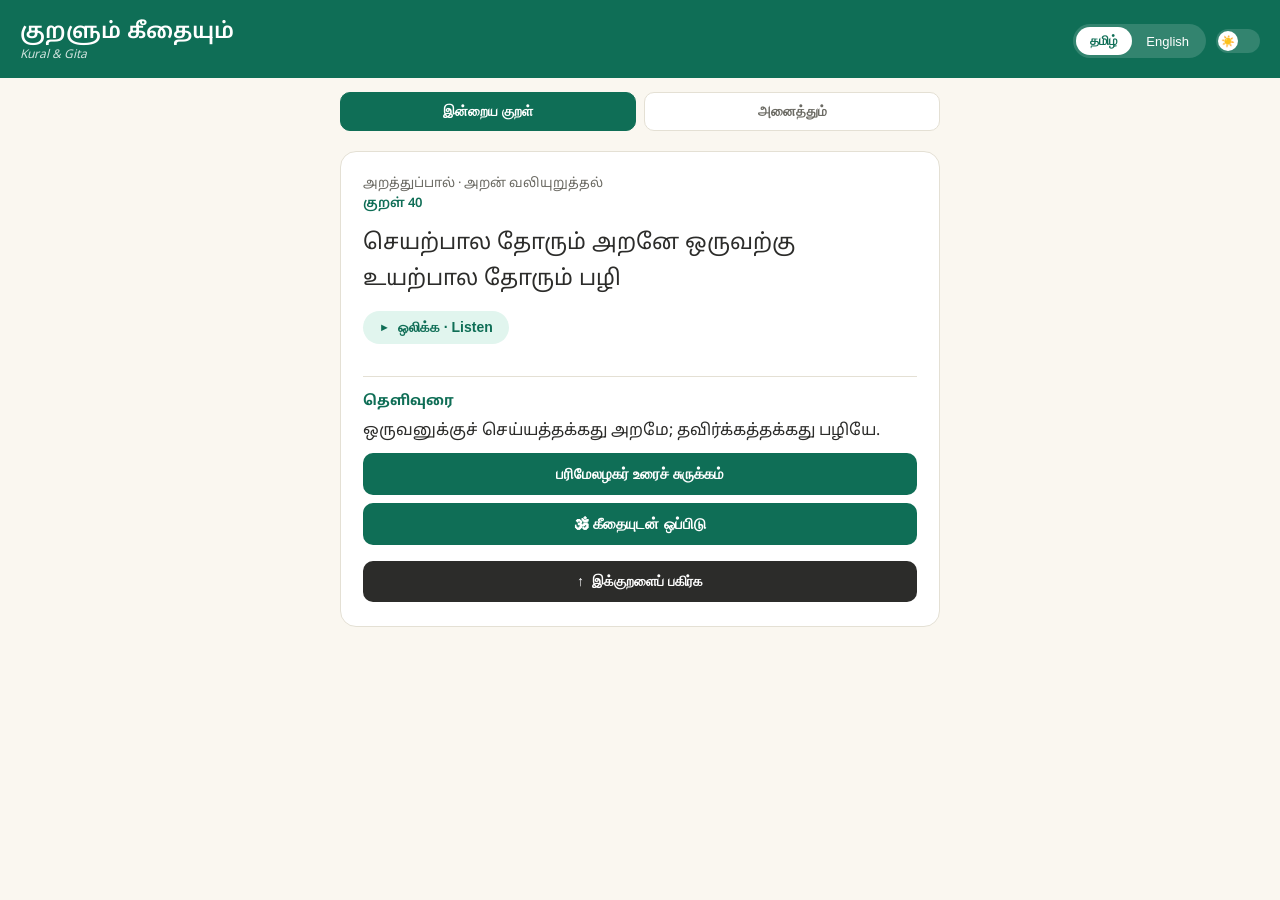
==== commit 7f04a144: "Sync index.html and styles.css updates" ====
--- a/docs/index.html
+++ b/docs/index.html
@@ -4,6 +4,13 @@
 <meta charset="UTF-8">
 <meta name="viewport" content="width=device-width, initial-scale=1, viewport-fit=cover">
 <meta name="theme-color" content="#0F6E56">
+<script>
+(function () {
+  var stored = localStorage.getItem('theme');
+  var theme = stored || (window.matchMedia('(prefers-color-scheme: dark)').matches ? 'dark' : 'light');
+  document.documentElement.setAttribute('data-theme', theme);
+})();
+</script>
 <title>குறளும் கீதையும் | Kural & Gita</title>
 <link rel="manifest" href="manifest.json">
 <link rel="apple-touch-icon" href="icons/icon-192.png">
@@ -22,9 +29,16 @@
     <h1>குறளும் கீதையும்</h1>
     <p class="tagline">Kural &amp; Gita</p>
   </div>
-  <div class="lang-toggle" role="group" aria-label="Language">
-    <button id="btn-ta" class="lang-btn active" data-lang="ta">தமிழ்</button>
-    <button id="btn-en" class="lang-btn" data-lang="en">English</button>
+  <div class="header-controls">
+    <div class="lang-toggle" role="group" aria-label="Language">
+      <button id="btn-ta" class="lang-btn active" data-lang="ta">தமிழ்</button>
+      <button id="btn-en" class="lang-btn" data-lang="en">English</button>
+    </div>
+    <button id="theme-toggle" class="theme-toggle" role="switch" aria-checked="false" aria-label="Switch to dark mode">
+      <span class="theme-toggle-track">
+        <span class="theme-toggle-thumb">☀️</span>
+      </span>
+    </button>
   </div>
 </header>
 
--- a/docs/styles.css
+++ b/docs/styles.css
@@ -6,6 +6,62 @@
   --accent: #0F6E56;
   --accent-light: #E1F5EE;
   --border: #E4E0D4;
+  --accent-strong: #0F6E56;
+  --share-bg: var(--ink);
+  --share-fg: #fff;
+
+  --gita-badge-direct-bg: #FFE3B0;
+  --gita-badge-direct-fg: #8A4B14;
+  --gita-badge-direct-border: #D9A441;
+
+  --gita-badge-thematic-bg: #F1EFE8;
+  --gita-badge-thematic-fg: #5F5E5A;
+  --gita-badge-thematic-border: #D3D1C7;
+
+  --gita-block-bg: #FFF7EC;
+  --gita-block-border: #E8C39E;
+  --gita-block-strong-bg: #FFF9EE;
+  --gita-text-strong: #8A4B14;
+  --gita-text-stronger: #7A4109;
+  --gita-highlight: #B5651D;
+
+  --gita-chip-bg: #FFF0D6;
+  --gita-chip-fg: #8A4B14;
+  --gita-chip-playing-bg: #B5651D;
+  --gita-chip-playing-fg: #fff;
+}
+
+html[data-theme="dark"] {
+  --bg: #161512;
+  --card: #211F1B;
+  --ink: #F0EDE4;
+  --muted: #A6A399;
+  --accent: #3DBFA0;
+  --accent-light: #1B3B33;
+  --border: #3A3730;
+  --accent-strong: #0B5443;
+  --share-bg: #2E2B24;
+  --share-fg: #F0EDE4;
+
+  --gita-badge-direct-bg: #4A3216;
+  --gita-badge-direct-fg: #F5C97A;
+  --gita-badge-direct-border: #B5843A;
+
+  --gita-badge-thematic-bg: #2A2925;
+  --gita-badge-thematic-fg: #B8B5AB;
+  --gita-badge-thematic-border: #454239;
+
+  --gita-block-bg: #241C12;
+  --gita-block-border: #5C4526;
+  --gita-block-strong-bg: #2E2210;
+  --gita-text-strong: #E8B979;
+  --gita-text-stronger: #F0C387;
+  --gita-highlight: #D9924A;
+
+  --gita-chip-bg: #3D2C13;
+  --gita-chip-fg: #F0C387;
+  --gita-chip-playing-bg: #D9924A;
+  --gita-chip-playing-fg: #241C12;
 }
 
 * { box-sizing: border-box; }
@@ -24,8 +80,50 @@
   align-items: center;
   justify-content: space-between;
   padding: max(20px, env(safe-area-inset-top)) max(20px, env(safe-area-inset-right)) 16px max(20px, env(safe-area-inset-left));
-  background: var(--accent);
+  background: var(--accent-strong);
   color: #fff;
+}
+
+.header-controls {
+  display: flex;
+  align-items: center;
+  gap: 10px;
+}
+
+.theme-toggle {
+  border: none;
+  background: transparent;
+  padding: 0;
+  cursor: pointer;
+  flex-shrink: 0;
+}
+
+.theme-toggle-track {
+  display: flex;
+  align-items: center;
+  width: 44px;
+  height: 24px;
+  padding: 2px;
+  background: rgba(255,255,255,0.15);
+  border-radius: 20px;
+  transition: background 0.2s;
+}
+
+.theme-toggle-thumb {
+  display: flex;
+  align-items: center;
+  justify-content: center;
+  width: 20px;
+  height: 20px;
+  border-radius: 50%;
+  background: #fff;
+  font-size: 11px;
+  line-height: 1;
+  transition: transform 0.2s;
+}
+
+.theme-toggle[aria-checked="true"] .theme-toggle-thumb {
+  transform: translateX(20px);
 }
 
 .brand h1 {
@@ -67,7 +165,7 @@
 
 .lang-btn.active {
   background: #fff;
-  color: var(--accent);
+  color: var(--accent-strong);
   font-weight: 600;
 }
 
@@ -99,9 +197,9 @@
 }
 
 .view-tab.active {
-  background: var(--accent);
+  background: var(--accent-strong);
   color: #fff;
-  border-color: var(--accent);
+  border-color: var(--accent-strong);
 }
 
 .back-btn {
@@ -144,9 +242,9 @@
 }
 
 .match-badge.direct {
-  background: #FFE3B0;
-  color: #8A4B14;
-  border: 1.5px solid #D9A441;
+  background: var(--gita-badge-direct-bg);
+  color: var(--gita-badge-direct-fg);
+  border: 1.5px solid var(--gita-badge-direct-border);
   font-weight: 700;
   box-shadow: 0 0 0 2px rgba(217, 164, 65, 0.15);
 }
@@ -158,20 +256,20 @@
 }
 
 .match-badge.thematic {
-  background: #F1EFE8;
-  color: #5F5E5A;
-  border: 1px solid #D3D1C7;
+  background: var(--gita-badge-thematic-bg);
+  color: var(--gita-badge-thematic-fg);
+  border: 1px solid var(--gita-badge-thematic-border);
 }
 
 .gita-block.strength-direct {
-  border: 2px solid #D9A441;
-  background: #FFF9EE;
+  border: 2px solid var(--gita-badge-direct-border);
+  background: var(--gita-block-strong-bg);
 }
 
 .gita-block.strength-direct .gita-verse,
 .gita-block.strength-direct .gita-verse-sa {
   font-weight: 700;
-  color: #7A4109;
+  color: var(--gita-text-stronger);
 }
 
 .gita-block.strength-close .gita-verse,
@@ -211,8 +309,8 @@
 }
 
 .highlights-group {
-  background: #FFF7EC;
-  border: 1px solid #E8C39E;
+  background: var(--gita-block-bg);
+  border: 1px solid var(--gita-block-border);
   border-radius: 12px;
   overflow: hidden;
   margin-bottom: 16px;
@@ -225,7 +323,7 @@
   cursor: pointer;
   font-weight: 600;
   font-size: 14px;
-  color: #8A4B14;
+  color: var(--gita-text-strong);
   list-style: none;
 }
 
@@ -249,8 +347,8 @@
   align-items: center;
   gap: 10px;
   text-align: left;
-  background: #fff;
-  border: 1px solid #E8C39E;
+  background: var(--card);
+  border: 1px solid var(--gita-block-border);
   border-radius: 10px;
   padding: 10px 14px;
   cursor: pointer;
@@ -261,8 +359,8 @@
 
 .highlight-item .hl-num {
   flex-shrink: 0;
-  background: #FFF0D6;
-  color: #8A4B14;
+  background: var(--gita-chip-bg);
+  color: var(--gita-chip-fg);
   font-weight: 600;
   font-size: 12px;
   border-radius: 8px;
@@ -396,7 +494,7 @@
 }
 
 .gita-btn {
-  background: var(--accent);
+  background: var(--accent-strong);
   color: #fff;
   border: none;
   margin-top: 18px;
@@ -405,21 +503,21 @@
 .gita-block {
   margin-top: 14px;
   padding: 16px;
-  background: #FFF7EC;
-  border: 1px solid #E8C39E;
+  background: var(--gita-block-bg);
+  border: 1px solid var(--gita-block-border);
   border-radius: 12px;
 }
 
 .gita-block h3 {
   margin: 0 0 8px;
   font-size: 14px;
-  color: #B5651D;
+  color: var(--gita-highlight);
 }
 
 .gita-verse-ta {
   font-family: 'Noto Sans Tamil', sans-serif;
   font-size: 15px;
-  color: #8A4B14;
+  color: var(--gita-text-strong);
   margin: 0 0 10px;
   line-height: 1.6;
 }
@@ -427,23 +525,23 @@
 .gita-verse-sa {
   font-family: 'Noto Sans Devanagari', sans-serif;
   font-size: 16px;
-  color: #8A4B14;
+  color: var(--gita-text-strong);
   margin: 0 0 10px;
   line-height: 1.7;
 }
 
 .gita-highlight {
   font-weight: 800;
-  color: #B5651D;
-  border-bottom: 2px solid #D9A441;
+  color: var(--gita-highlight);
+  border-bottom: 2px solid var(--gita-badge-direct-border);
 }
 
 .gita-play-btn {
   display: inline-flex;
   align-items: center;
   gap: 6px;
-  background: #FFF0D6;
-  color: #8A4B14;
+  background: var(--gita-chip-bg);
+  color: var(--gita-chip-fg);
   border: none;
   border-radius: 16px;
   padding: 6px 14px;
@@ -454,8 +552,8 @@
 }
 
 .gita-play-btn.playing {
-  background: #B5651D;
-  color: #fff;
+  background: var(--gita-chip-playing-bg);
+  color: var(--gita-chip-playing-fg);
 }
 
 .gita-ref {
@@ -468,7 +566,7 @@
 .gita-verse {
   font-style: italic;
   font-size: 15px;
-  color: #8A4B14;
+  color: var(--gita-text-strong);
   margin: 0 0 6px;
 }
 
@@ -482,7 +580,7 @@
   font-size: 14px;
   line-height: 1.6;
   margin: 0;
-  border-top: 1px dashed #E8C39E;
+  border-top: 1px dashed var(--gita-block-border);
   padding-top: 10px;
 }
 
@@ -494,8 +592,8 @@
   width: 100%;
   margin-top: 16px;
   padding: 12px;
-  background: var(--ink);
-  color: #fff;
+  background: var(--share-bg);
+  color: var(--share-fg);
   border: none;
   border-radius: 10px;
   font-size: 14px;
@@ -543,7 +641,7 @@
 .next-btn {
   align-items: center;
   gap: 6px;
-  background: var(--accent);
+  background: var(--accent-strong);
   color: #fff;
   border: none;
   border-radius: 20px;
@@ -563,7 +661,7 @@
 }
 
 .play-btn.playing {
-  background: var(--accent);
+  background: var(--accent-strong);
   color: #fff;
 }
 
@@ -594,7 +692,7 @@
   padding: 12px;
   border: none;
   border-radius: 10px;
-  background: var(--accent);
+  background: var(--accent-strong);
   color: #fff;
   font-size: 15px;
   font-weight: 600;
@@ -611,7 +709,7 @@
 }
 
 .reveal-btn.secondary {
-  background: var(--accent);
+  background: var(--accent-strong);
   color: #fff;
   border: none;
 }
